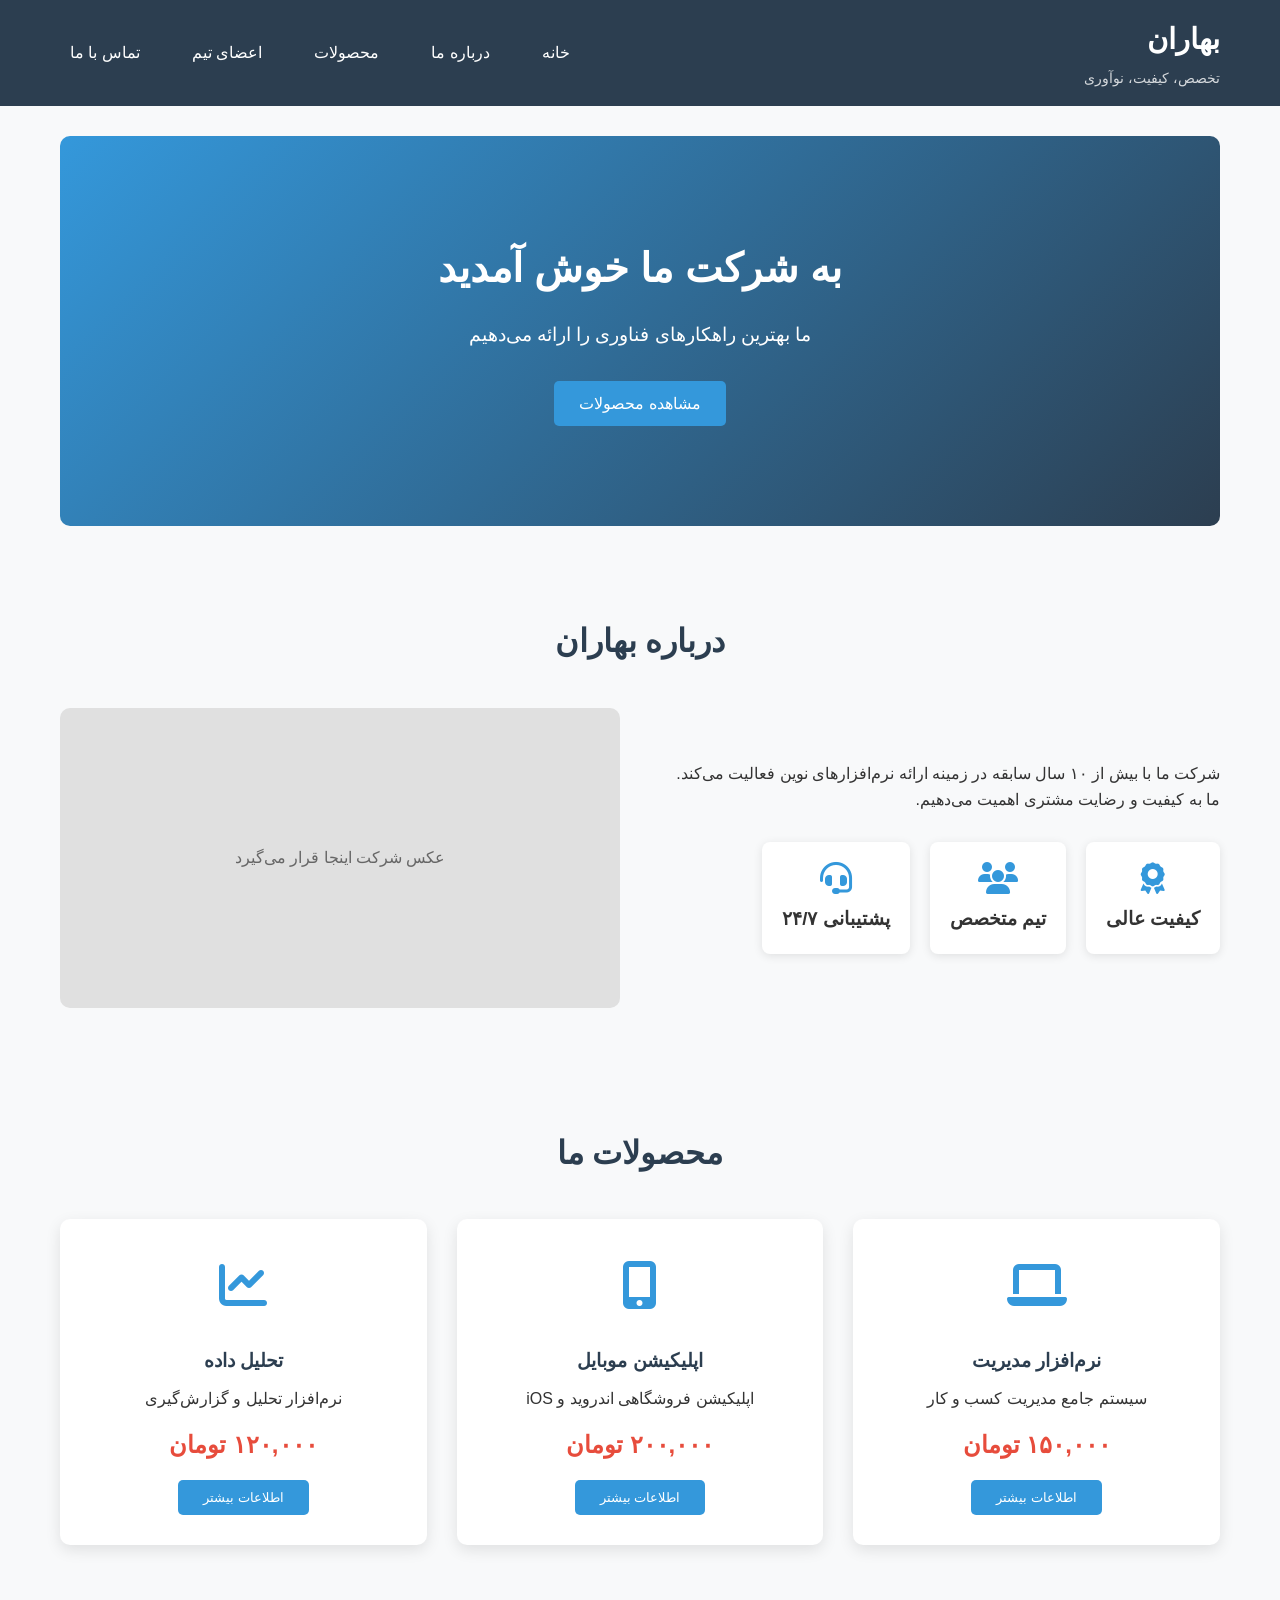
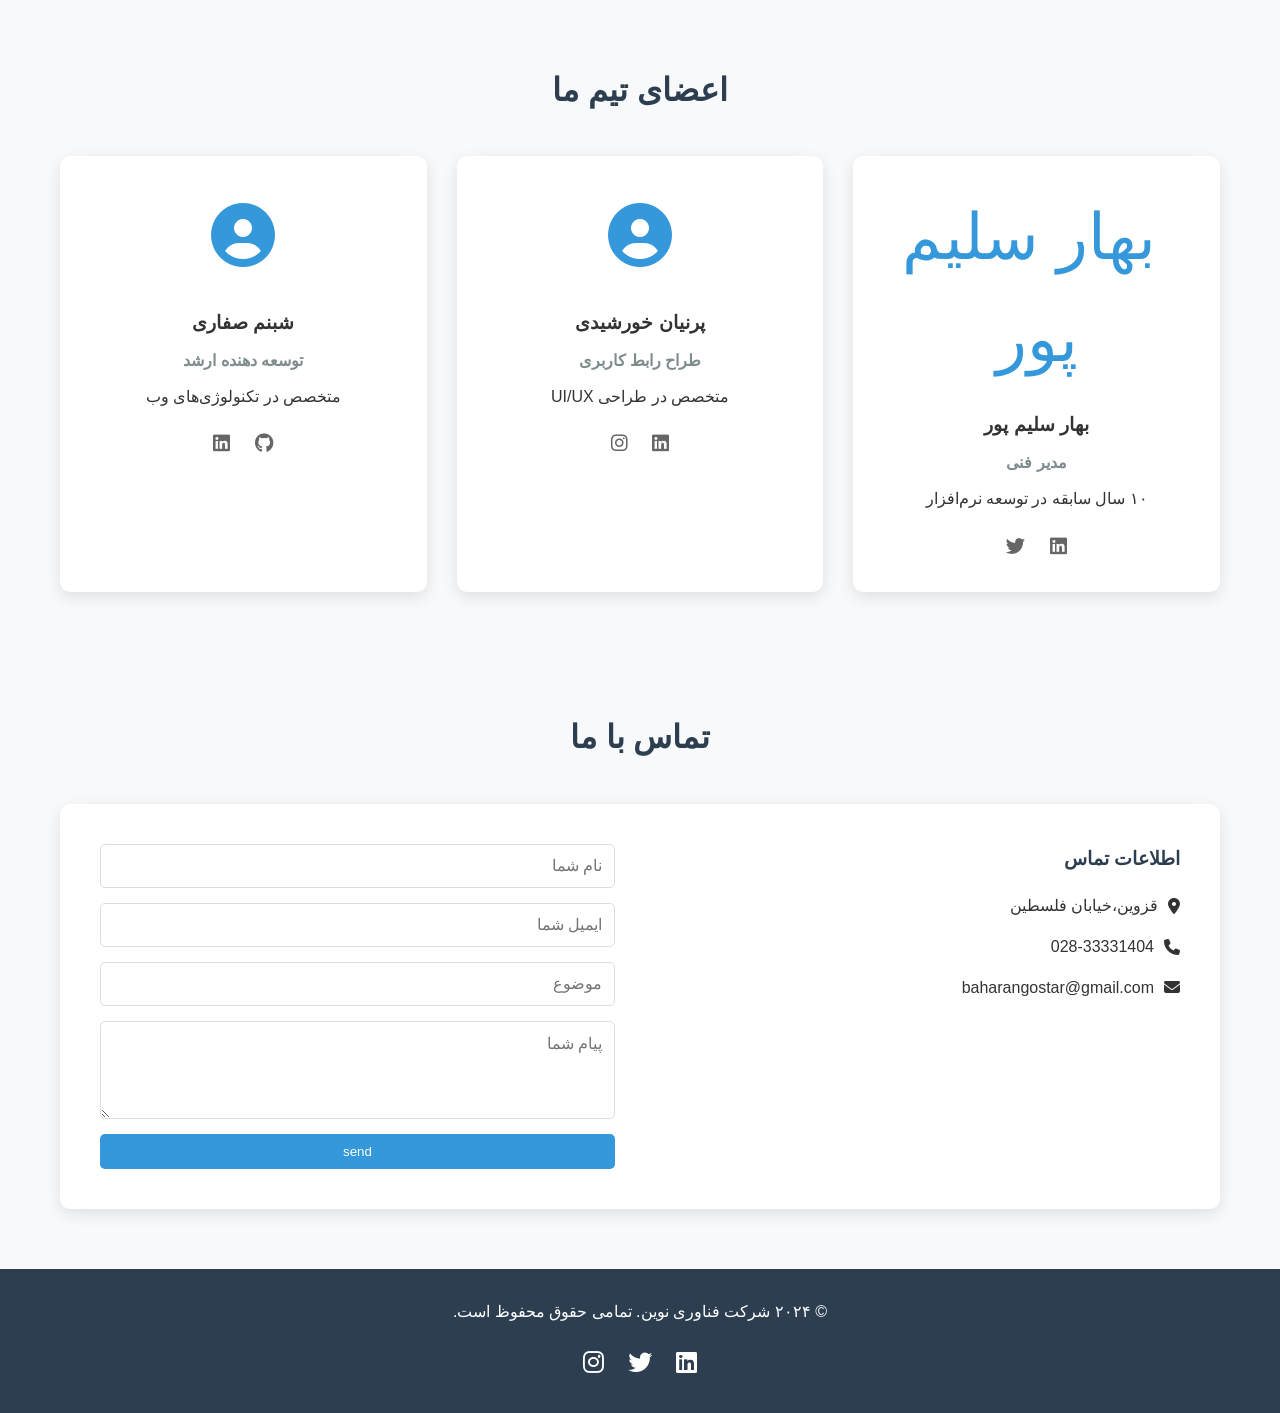
==== index.html @ c17a9bdd "u" ====
<!DOCTYPE html>
<html lang="fa" dir="rtl">
<head>
    <meta charset="UTF-8">
    <meta name="viewport" content="width=device-width, initial-scale=1.0">
    <title>شرکت نوین گستر بهاران</title>
    <link rel="stylesheet" href="style.css">
    <link rel="stylesheet" href="https://cdnjs.cloudflare.com/ajax/libs/font-awesome/6.4.0/css/all.min.css">
</head>
<body>
    <!-- هدر سایت -->
    <header>
        <div class="container">
            <div class="logo">
                <h1>بهاران</h1>
                <p>تخصص، کیفیت، نوآوری</p>
            </div>
            <nav>
                <ul>
                    <li><a href="#home">خانه</a></li>
                    <li><a href="#about">درباره ما</a></li>
                    <li><a href="#products">محصولات</a></li>
                    <li><a href="#team">اعضای تیم</a></li>
                    <li><a href="#contact">تماس با ما</a></li>
                </ul>
            </nav>
        </div>
    </header>

    <!-- بخش اصلی -->
    <main class="container">
        <!-- معرفی شرکت -->
        <section id="home" class="hero">
            <h2>به شرکت ما خوش آمدید</h2>
            <p>ما بهترین راهکارهای فناوری را ارائه می‌دهیم</p>
            <a href="#products" class="btn">مشاهده محصولات</a>
        </section>

        <!-- درباره شرکت -->
        <section id="about" class="section">
            <h2>درباره بهاران</h2>
            <div class="about-content">
                <div class="about-text">
                    <p>شرکت ما با بیش از ۱۰ سال سابقه در زمینه ارائه نرم‌افزارهای نوین فعالیت می‌کند. ما به کیفیت و رضایت مشتری اهمیت می‌دهیم.</p>
                    <div class="features">
                        <div class="feature">
                            <i class="fas fa-award"></i>
                            <h3>کیفیت عالی</h3>
                        </div>
                        <div class="feature">
                            <i class="fas fa-users"></i>
                            <h3>تیم متخصص</h3>
                        </div>
                        <div class="feature">
                            <i class="fas fa-headset"></i>
                            <h3>پشتیبانی ۲۴/۷</h3>
                        </div>
                    </div>
                </div>
                <div class="about-image">
                    <!-- اینجا می‌تونی عکس شرکت رو اضافه کنی -->
                    <div class="image-placeholder">
                        <p>عکس شرکت اینجا قرار می‌گیرد</p>
                    </div>
                </div>
            </div>
        </section>

        <!-- محصولات -->
        <section id="products" class="section">
            <h2>محصولات ما</h2>
            <div class="products-grid">
                <div class="product-card">
                    <div class="product-icon">
                        <i class="fas fa-laptop"></i>
                    </div>
                    <h3>نرم‌افزار مدیریت</h3>
                    <p>سیستم جامع مدیریت کسب و کار</p>
                    <div class="price">۱۵۰,۰۰۰ تومان</div>
                    <button class="btn">اطلاعات بیشتر</button>
                </div>

                <div class="product-card">
                    <div class="product-icon">
                        <i class="fas fa-mobile-alt"></i>
                    </div>
                    <h3>اپلیکیشن موبایل</h3>
                    <p>اپلیکیشن فروشگاهی اندروید و iOS</p>
                    <div class="price">۲۰۰,۰۰۰ تومان</div>
                    <button class="btn">اطلاعات بیشتر</button>
                </div>

                <div class="product-card">
                    <div class="product-icon">
                        <i class="fas fa-chart-line"></i>
                    </div>
                    <h3>تحلیل داده</h3>
                    <p>نرم‌افزار تحلیل و گزارش‌گیری</p>
                    <div class="price">۱۲۰,۰۰۰ تومان</div>
                    <button class="btn">اطلاعات بیشتر</button>
                </div>
            </div>
        </section>

        <!-- اعضای تیم -->
        <section id="team" class="section">
            <h2>اعضای تیم ما</h2>
            <div class="team-grid">
                <div class="team-member">
                    <div class="member-img">
                        <img src="https://img.filo.ir/16360179481759/filo_829_1024w.jpg" alt="بهار سلیم پور" width="180" 
                        height="180"
                        style="border-radius: 50%; object-fit: cover;">
                    </div>
                    <h3>بهار سلیم پور</h3>
                    <p class="role">مدیر فنی</p>
                    <p>۱۰ سال سابقه در توسعه نرم‌افزار</p>
                    <div class="social">
                        <a href="#"><i class="fab fa-linkedin"></i></a>
                        <a href="#"><i class="fab fa-twitter"></i></a>
                    </div>
                </div>

                <div class="team-member">
                    <div class="member-img">
                        <i class="fas fa-user-circle"></i>
                    </div>
                    <h3>پرنیان خورشیدی</h3>
                    <p class="role">طراح رابط کاربری</p>
                    <p>متخصص در طراحی UI/UX</p>
                    <div class="social">
                        <a href="#"><i class="fab fa-linkedin"></i></a>
                        <a href="#"><i class="fab fa-instagram"></i></a>
                    </div>
                </div>

                <div class="team-member">
                    <div class="member-img">
                        <i class="fas fa-user-circle"></i>
                    </div>
                    <h3>شبنم صفاری</h3>
                    <p class="role">توسعه دهنده ارشد</p>
                    <p>متخصص در تکنولوژی‌های وب</p>
                    <div class="social">
                        <a href="#"><i class="fab fa-github"></i></a>
                        <a href="#"><i class="fab fa-linkedin"></i></a>
                    </div>
                </div>
            </div>
        </section>

        <!-- تماس با ما -->
        <section id="contact" class="section">
            <h2>تماس با ما</h2>
            <div class="contact-container">
                <div class="contact-info">
                    <h3>اطلاعات تماس</h3>
                    <p><i class="fas fa-map-marker-alt"></i> قزوین،خیابان فلسطین</p>
                    <p><i class="fas fa-phone"></i> 028-33331404</p>
                    <p><i class="fas fa-envelope"></i> baharangostar@gmail.com</p>
                </div>
                <form class="contact-form">
                    <input type="text" placeholder="نام شما" required>
                    <input type="email" placeholder="ایمیل شما" required>
                    <input type="text" placeholder="موضوع">
                    <textarea placeholder="پیام شما" rows="4"></textarea>
                    <button type="submit" class="btn">send</button>
                </form>
            </div>
        </section>
    </main>

    <!-- فوتر -->
    <footer>
        <div class="container">
            <p>© ۲۰۲۴ شرکت فناوری نوین. تمامی حقوق محفوظ است.</p>
            <div class="footer-links">
                <a href="#"><i class="fab fa-linkedin"></i></a>
                <a href="#"><i class="fab fa-twitter"></i></a>
                <a href="#"><i class="fab fa-instagram"></i></a>
            </div>
        </div>
    </footer>
</body>
</html>
---- style.css ----
/* تنظیمات کلی */
* {
    margin: 0;
    padding: 0;
    box-sizing: border-box;
}

/* در ابتدای فایل CSS این رو اضافه کن: */
:root {
    --primary-color: #3498db;      /* رنگ اصلی (آبی) */
    --secondary-color: #2c3e50;    /* رنگ ثانویه (آبی تیره) */
    --accent-color: #e74c3c;       /* رنگ تأکیدی (قرمز) */
    --text-color: #333333;         /* رنگ متن اصلی */
    --light-color: #f8f9fa;        /* رنگ پس زمینه روشن */
}

@import url('https://fonts.googleapis.com/css2?family=Vazirmatn:wght@400;500;700&display=swap');

body {
    font-family: 'Segoe UI', Tahoma, Geneva,B Nazanin, Verdana, sans-serif;
    line-height: 1.6;
    color: #333;
    background-color: #f8f9fa;
    direction: rtl;
}

.container {
    max-width: 1200px;
    margin: 0 auto;
    padding: 0 20px;
}

/* هدر */
header {
    background-color: #2c3e50;
    color: white;
    padding: 1rem 0;
    position: sticky;
    top: 0;
    z-index: 1000;
}

header .container {
    display: flex;
    justify-content: space-between;
    align-items: center;
}

.logo h1 {
    font-size: 1.8rem;
    margin-bottom: 5px;
}

.logo p {
    font-size: 0.9rem;
    opacity: 0.8;
}

nav ul {
    display: flex;
    list-style: none;
    gap: 2rem;
}

nav a {
    color: white;
    text-decoration: none;
    padding: 5px 10px;
    border-radius: 4px;
    transition: background 0.3s;
}

nav a:hover {
    background-color: #34495e;
}

/* دکمه */
.btn {
    display: inline-block;
    background-color: #3498db;
    color: white;
    padding: 10px 25px;
    text-decoration: none;
    border-radius: 5px;
    border: none;
    cursor: pointer;
    transition: background 0.3s;
}

.btn:hover {
    background-color: #2980b9;
}

/* بخش‌ها */
.section {
    padding: 60px 0;
}

.section h2 {
    text-align: center;
    margin-bottom: 40px;
    color: #2c3e50;
    font-size: 2rem;
}

/* بخش هیرو */
.hero {
    background: linear-gradient(135deg, #3498db, #2c3e50);
    color: white;
    text-align: center;
    padding: 100px 20px;
    border-radius: 10px;
    margin: 30px 0;
}

.hero h2 {
    font-size: 2.5rem;
    margin-bottom: 20px;
}

.hero p {
    font-size: 1.2rem;
    margin-bottom: 30px;
}

/* درباره ما */
.about-content {
    display: flex;
    gap: 40px;
    align-items: center;
}

.about-text {
    flex: 1;
}

.about-image {
    flex: 1;
}

.image-placeholder {
    background: #e0e0e0;
    height: 300px;
    display: flex;
    align-items: center;
    justify-content: center;
    border-radius: 10px;
    color: #666;
}

.features {
    display: flex;
    gap: 20px;
    margin-top: 30px;
}

.feature {
    text-align: center;
    padding: 20px;
    background: white;
    border-radius: 8px;
    box-shadow: 0 2px 10px rgba(0,0,0,0.1);
}

.feature i {
    font-size: 2rem;
    color: #3498db;
    margin-bottom: 10px;
}

/* محصولات */
.products-grid {
    display: grid;
    grid-template-columns: repeat(auto-fit, minmax(300px, 1fr));
    gap: 30px;
}

.product-card {
    background: white;
    padding: 30px;
    border-radius: 10px;
    text-align: center;
    box-shadow: 0 5px 15px rgba(0,0,0,0.1);
    transition: transform 0.3s;
}

.product-card:hover {
    transform: translateY(-5px);
}

.product-icon {
    font-size: 3rem;
    color: #3498db;
    margin-bottom: 20px;
}

.product-card h3 {
    margin-bottom: 10px;
    color: #2c3e50;
}

.price {
    font-size: 1.5rem;
    color: #e74c3c;
    margin: 15px 0;
    font-weight: bold;
}

/* تیم */
.team-grid {
    display: grid;
    grid-template-columns: repeat(auto-fit, minmax(280px, 1fr));
    gap: 30px;
}

.team-member {
    background: white;
    padding: 30px;
    border-radius: 10px;
    text-align: center;
    box-shadow: 0 5px 15px rgba(0,0,0,0.1);
}

.member-img {
    font-size: 4rem;
    color: #3498db;
    margin-bottom: 20px;
}

.role {
    color: #7f8c8d;
    font-weight: 600;
    margin: 10px 0;
}

.social {
    margin-top: 20px;
}

.social a {
    color: #666;
    font-size: 1.2rem;
    margin: 0 10px;
    transition: color 0.3s;
}

.social a:hover {
    color: #3498db;
}

/* تماس با ما */
.contact-container {
    display: flex;
    gap: 50px;
    background: white;
    padding: 40px;
    border-radius: 10px;
    box-shadow: 0 5px 15px rgba(0,0,0,0.1);
}

.contact-info {
    flex: 1;
}

.contact-info h3 {
    margin-bottom: 20px;
    color: #2c3e50;
}

.contact-info p {
    margin-bottom: 15px;
    display: flex;
    align-items: center;
    gap: 10px;
}

.contact-form {
    flex: 1;
    display: flex;
    flex-direction: column;
    gap: 15px;
}

.contact-form input,
.contact-form textarea {
    padding: 12px;
    border: 1px solid #ddd;
    border-radius: 5px;
    font-family: inherit;
    font-size: 1rem;
}

.contact-form textarea {
    resize: vertical;
}

/* فوتر */
footer {
    background-color: #2c3e50;
    color: white;
    padding: 30px 0;
    text-align: center;
}

.footer-links {
    margin-top: 20px;
}

.footer-links a {
    color: white;
    font-size: 1.5rem;
    margin: 0 10px;
    transition: color 0.3s;
}

.footer-links a:hover {
    color: #3498db;
}

/* ریسپانسیو */
@media (max-width: 768px) {
    header .container {
        flex-direction: column;
        text-align: center;
    }
    
    nav ul {
        margin-top: 20px;
        flex-wrap: wrap;
        justify-content: center;
    }
    
    .about-content,
    .contact-container {
        flex-direction: column;
    }
    
    .features {
        flex-direction: column;
    }
    
    .hero h2 {
        font-size: 2rem;
    }
}
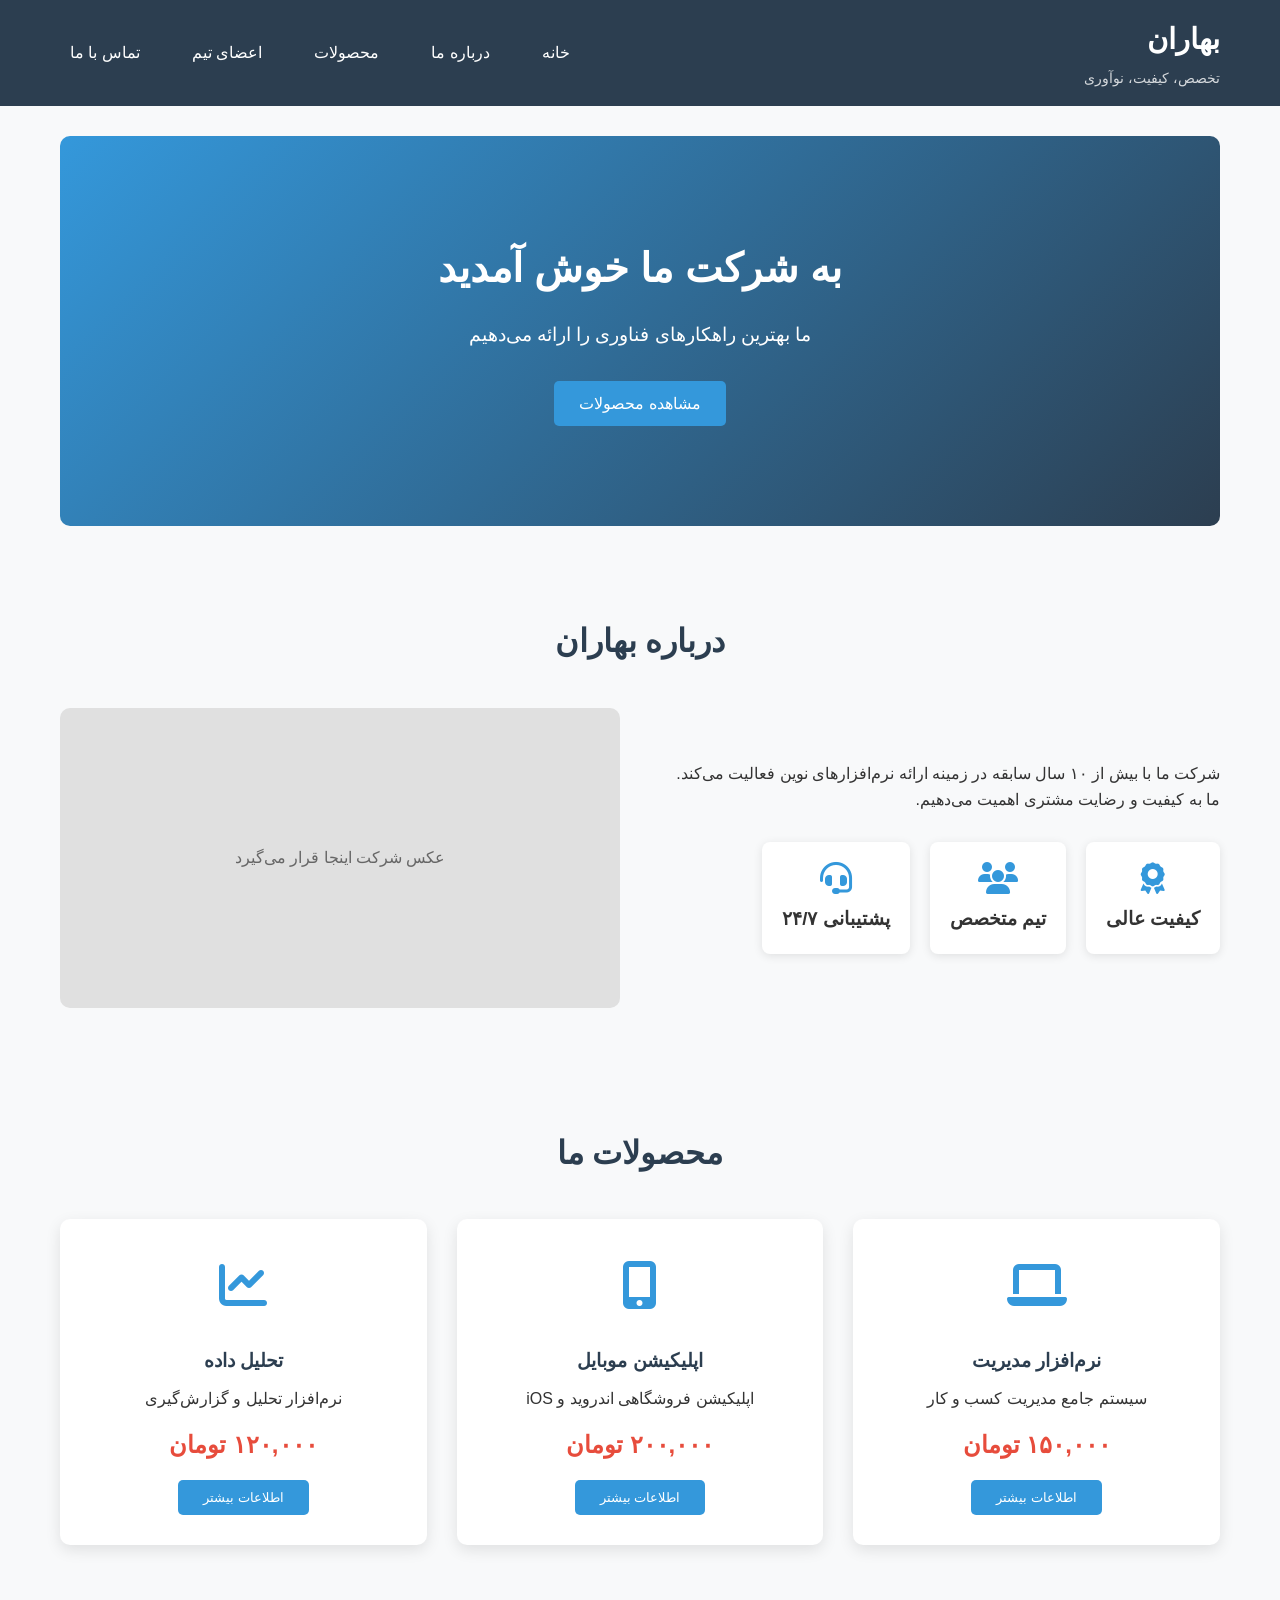
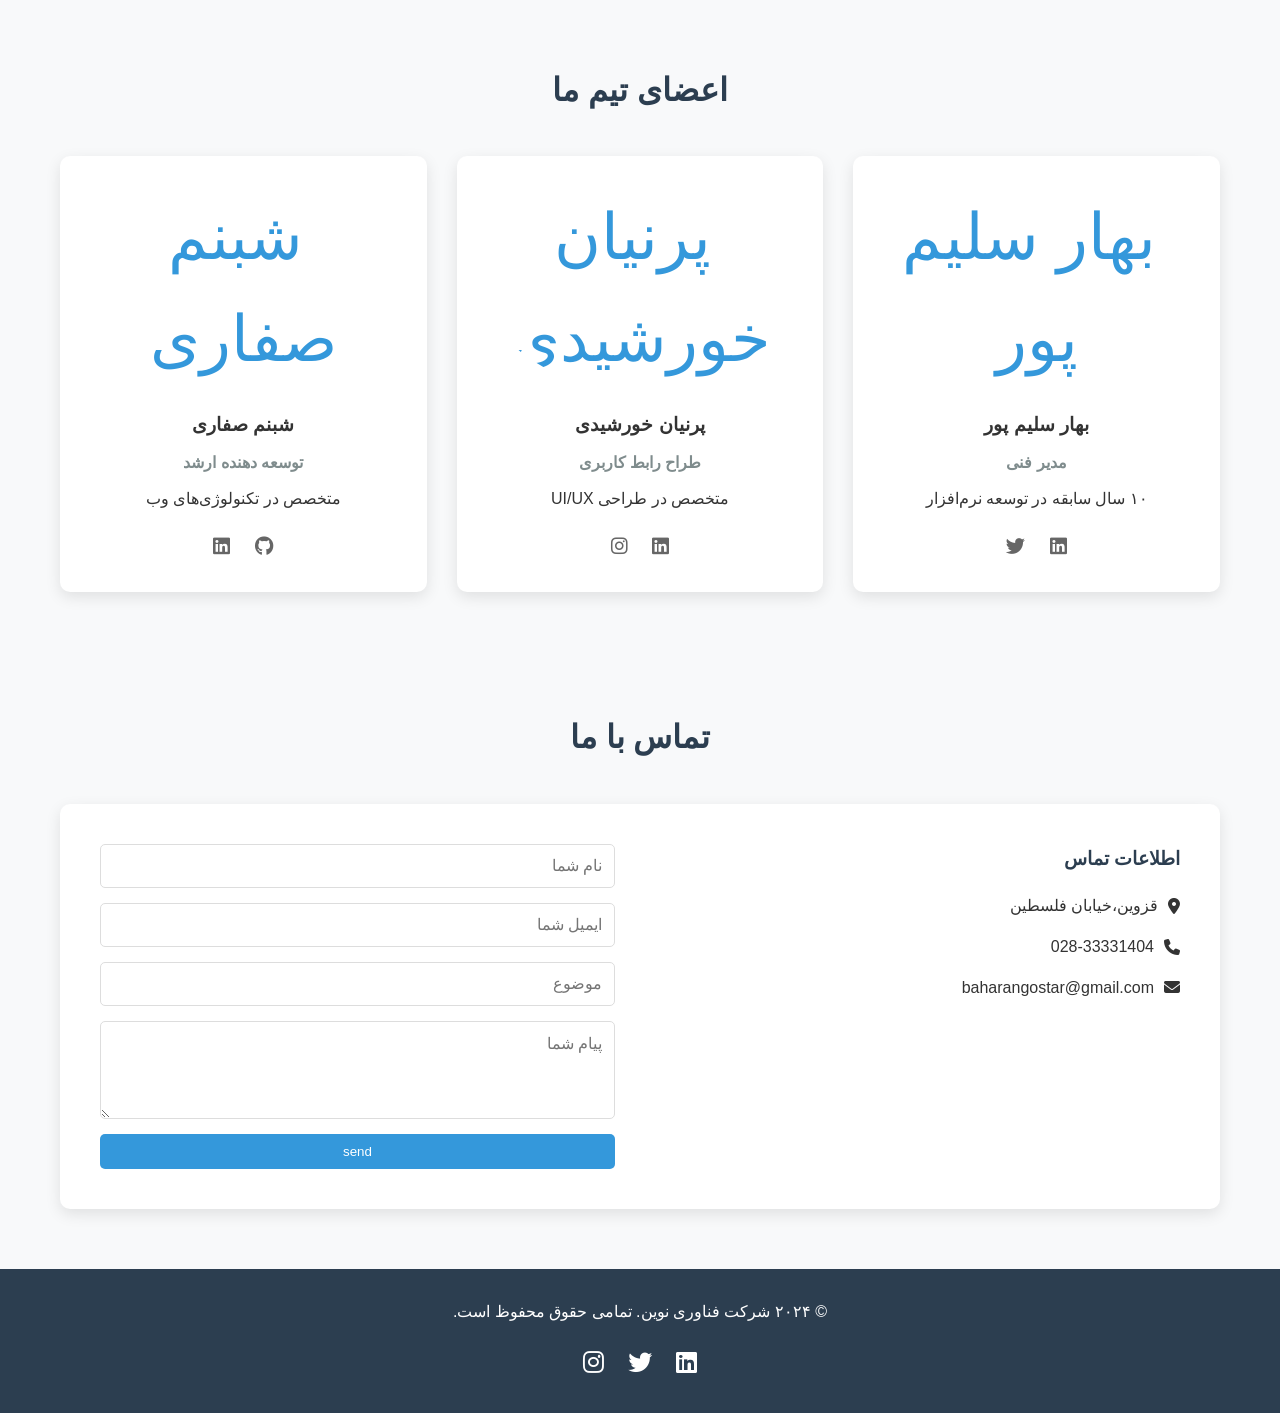
==== commit 445a0141: "u" ====
--- a/index.html
+++ b/index.html
@@ -123,7 +123,9 @@
 
                 <div class="team-member">
                     <div class="member-img">
-                        <i class="fas fa-user-circle"></i>
+                        <img src="https://www.jowhareh.com/images/Jowhareh/galleries/large_6729b460-f41b-4228-a297-d6e7701aa4cd.webp" alt="پرنیان خورشیدی" width="180" 
+                        height="180"
+                        style="border-radius: 50%; object-fit: cover;">
                     </div>
                     <h3>پرنیان خورشیدی</h3>
                     <p class="role">طراح رابط کاربری</p>
@@ -136,7 +138,9 @@
 
                 <div class="team-member">
                     <div class="member-img">
-                        <i class="fas fa-user-circle"></i>
+                        <img src="https://irpik.com/wp-content/uploads/2023/11/collection-designer-work-Top.jpg" alt="شبنم صفاری" width="180" 
+                        height="180"
+                        style="border-radius: 50%; object-fit: cover;">
                     </div>
                     <h3>شبنم صفاری</h3>
                     <p class="role">توسعه دهنده ارشد</p>
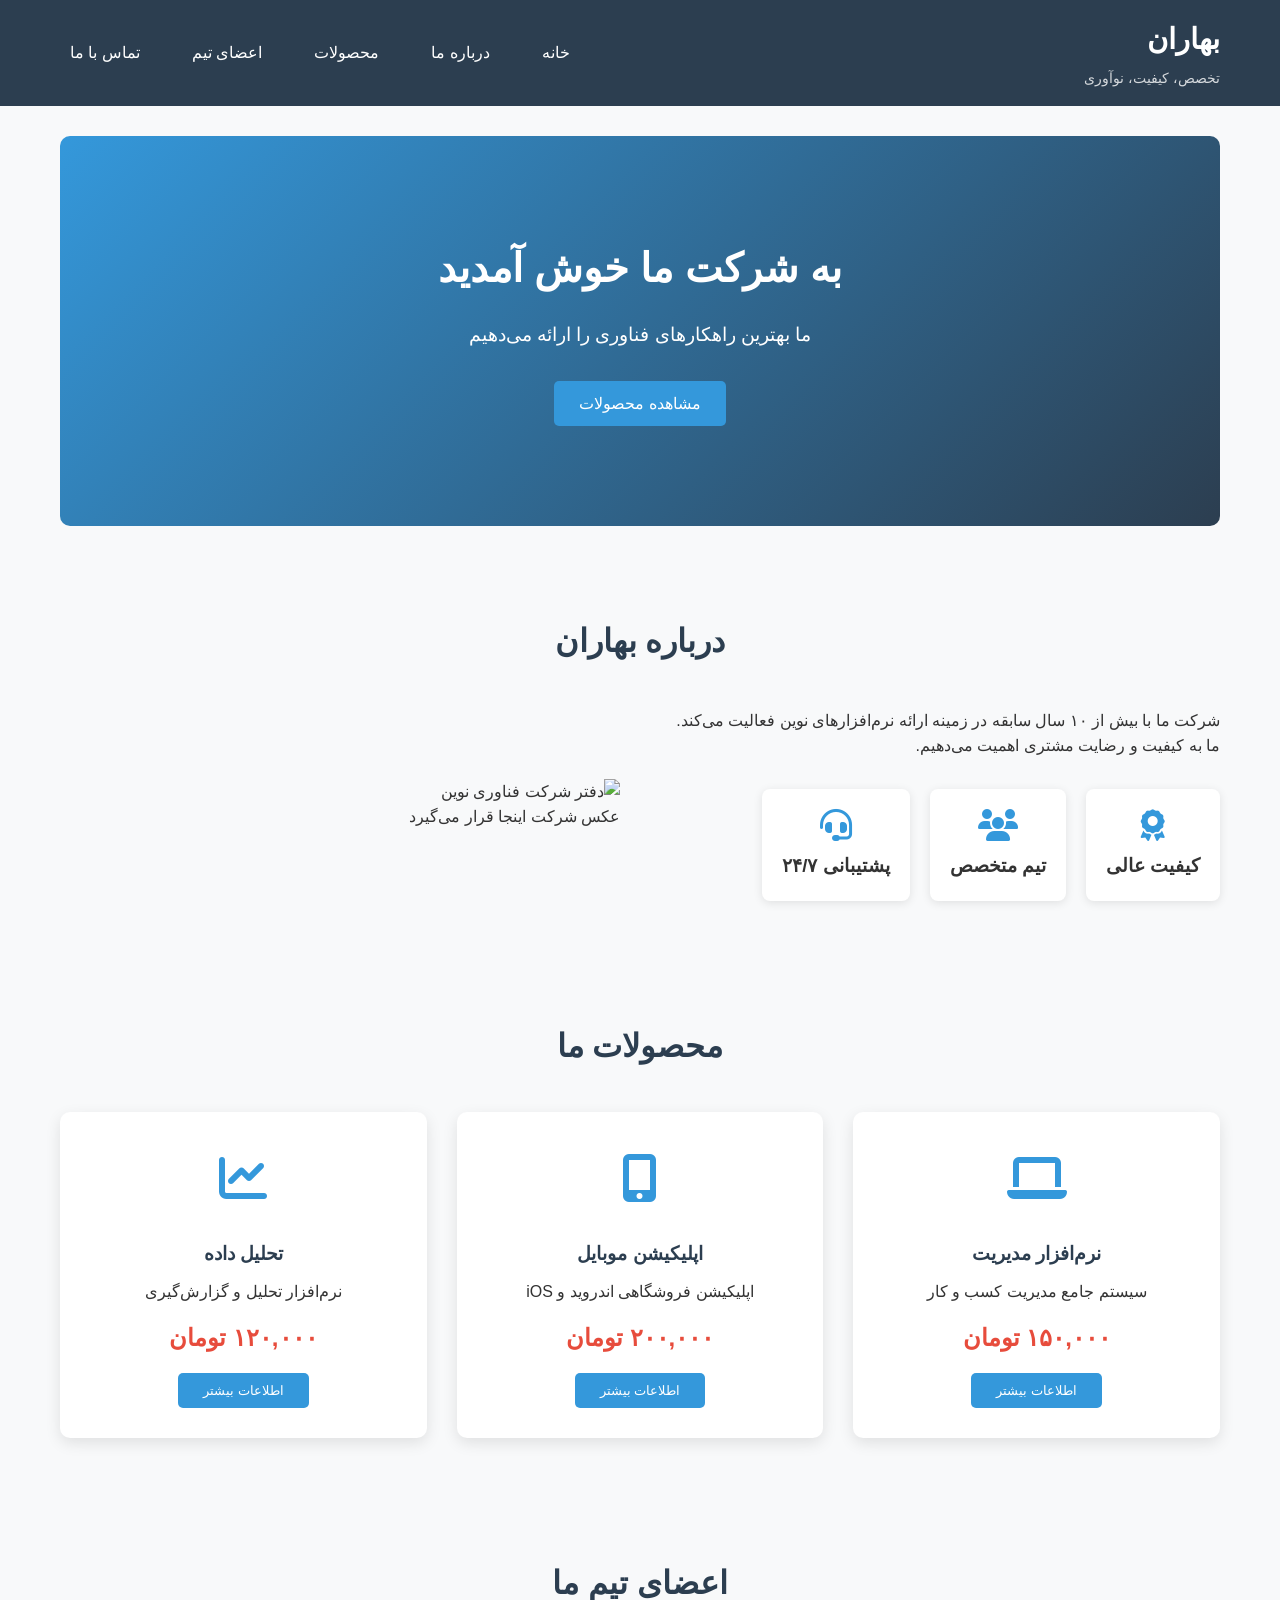
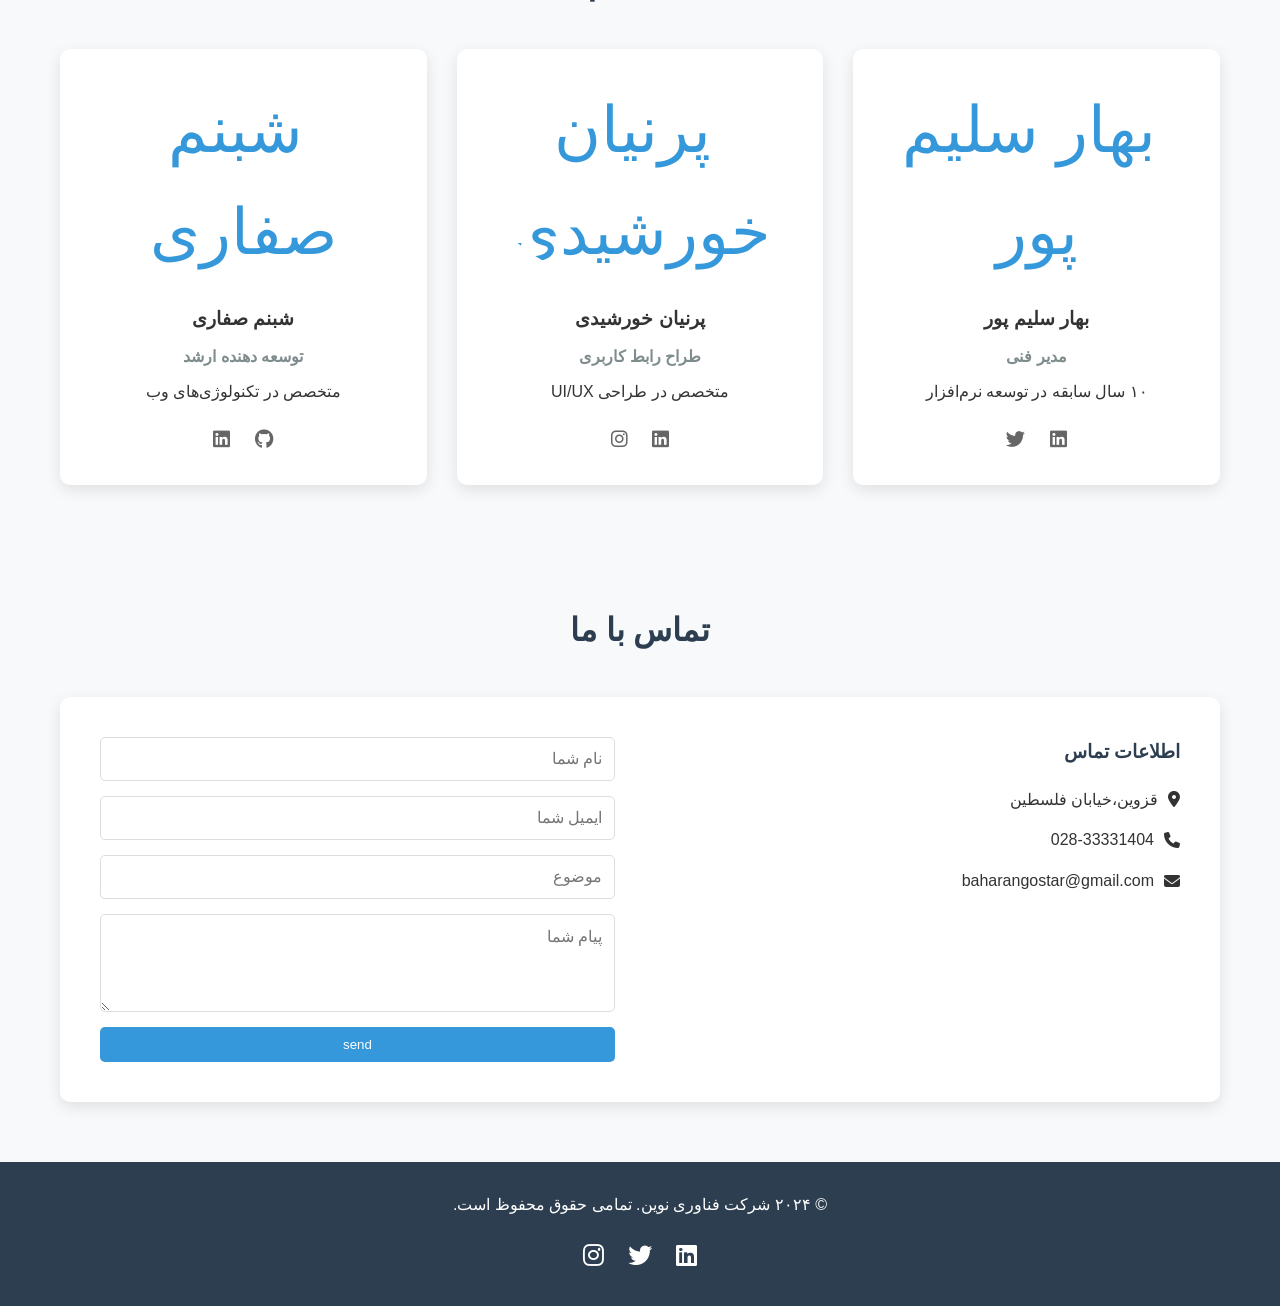
==== commit 990f259a: "u" ====
--- a/index.html
+++ b/index.html
@@ -59,7 +59,9 @@
                 </div>
                 <div class="about-image">
                     <!-- اینجا می‌تونی عکس شرکت رو اضافه کنی -->
-                    <div class="image-placeholder">
+                    <img src="https://files.virgool.io/upload/users/1707666/posts/tynm0syonqti/mkncf71oxpqk.jpeg" 
+                            alt="دفتر شرکت فناوری نوین"
+                            class="company-photo">
                         <p>عکس شرکت اینجا قرار می‌گیرد</p>
                     </div>
                 </div>
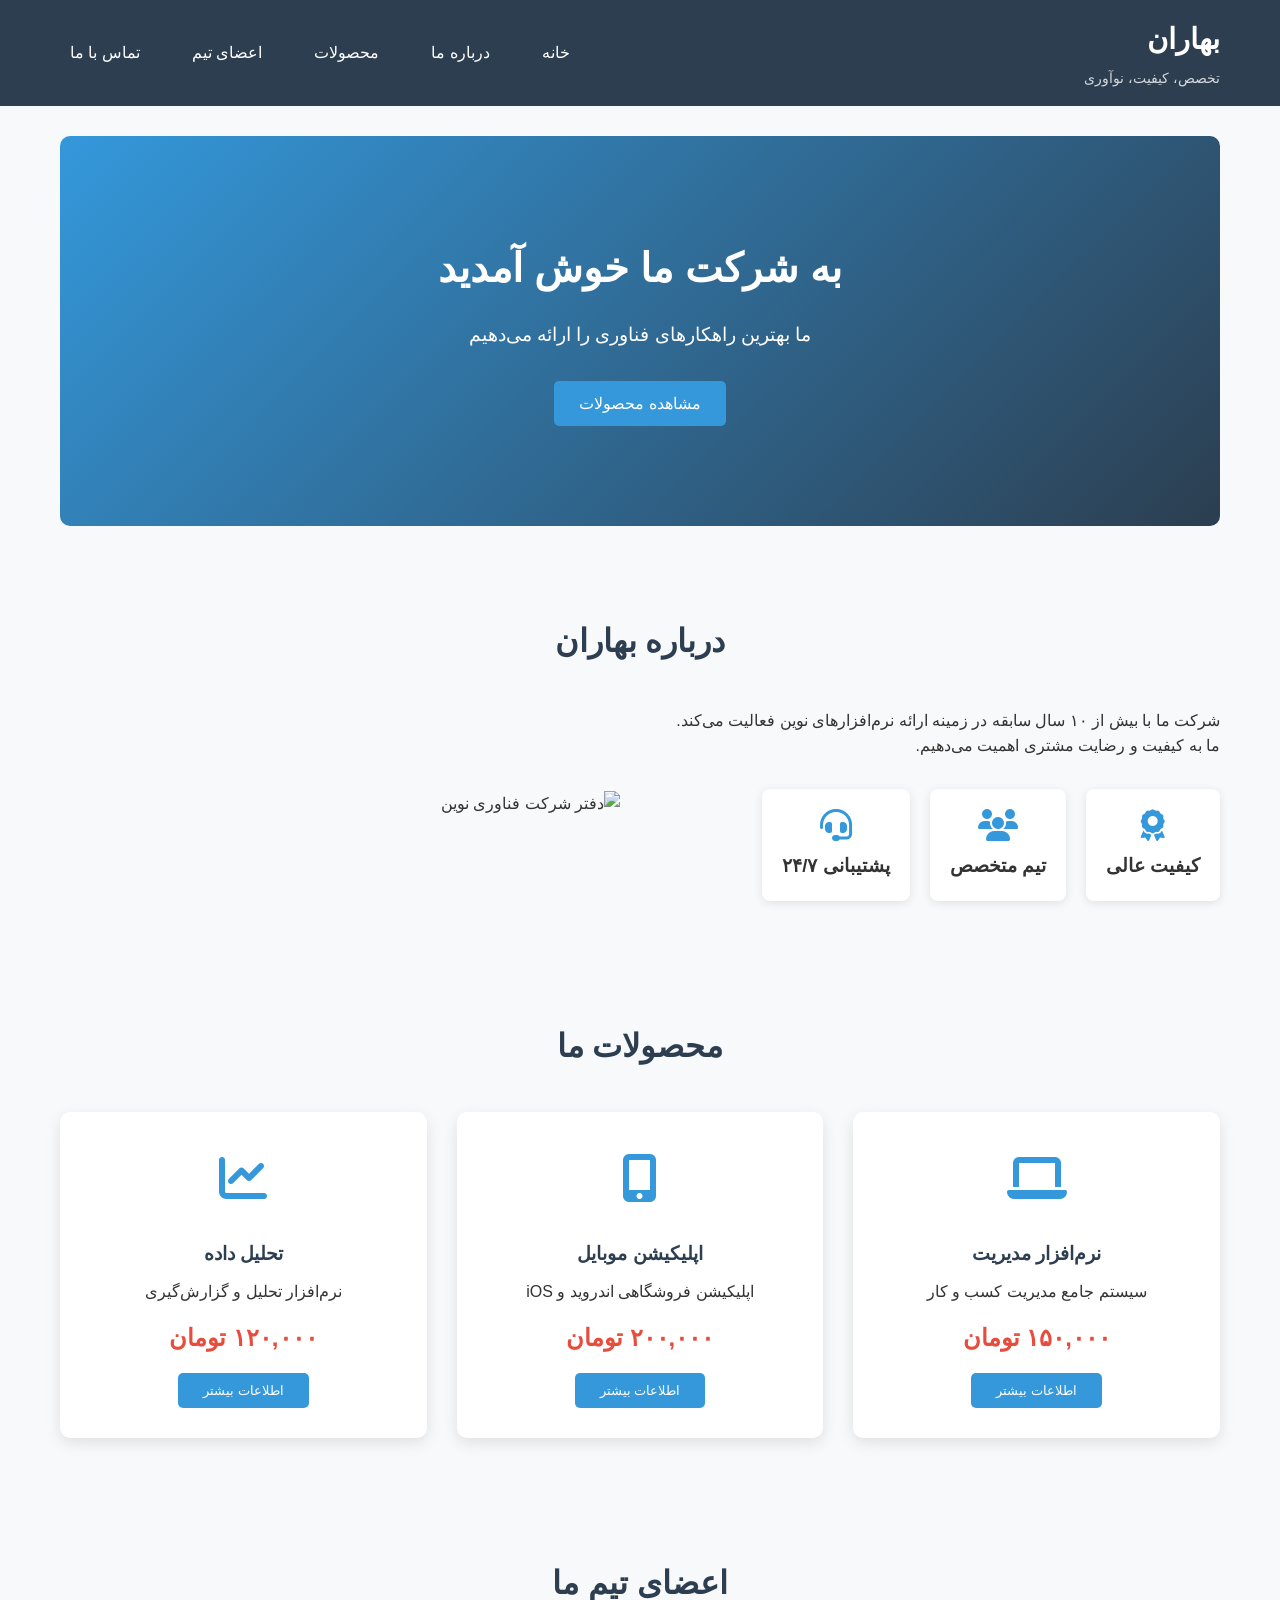
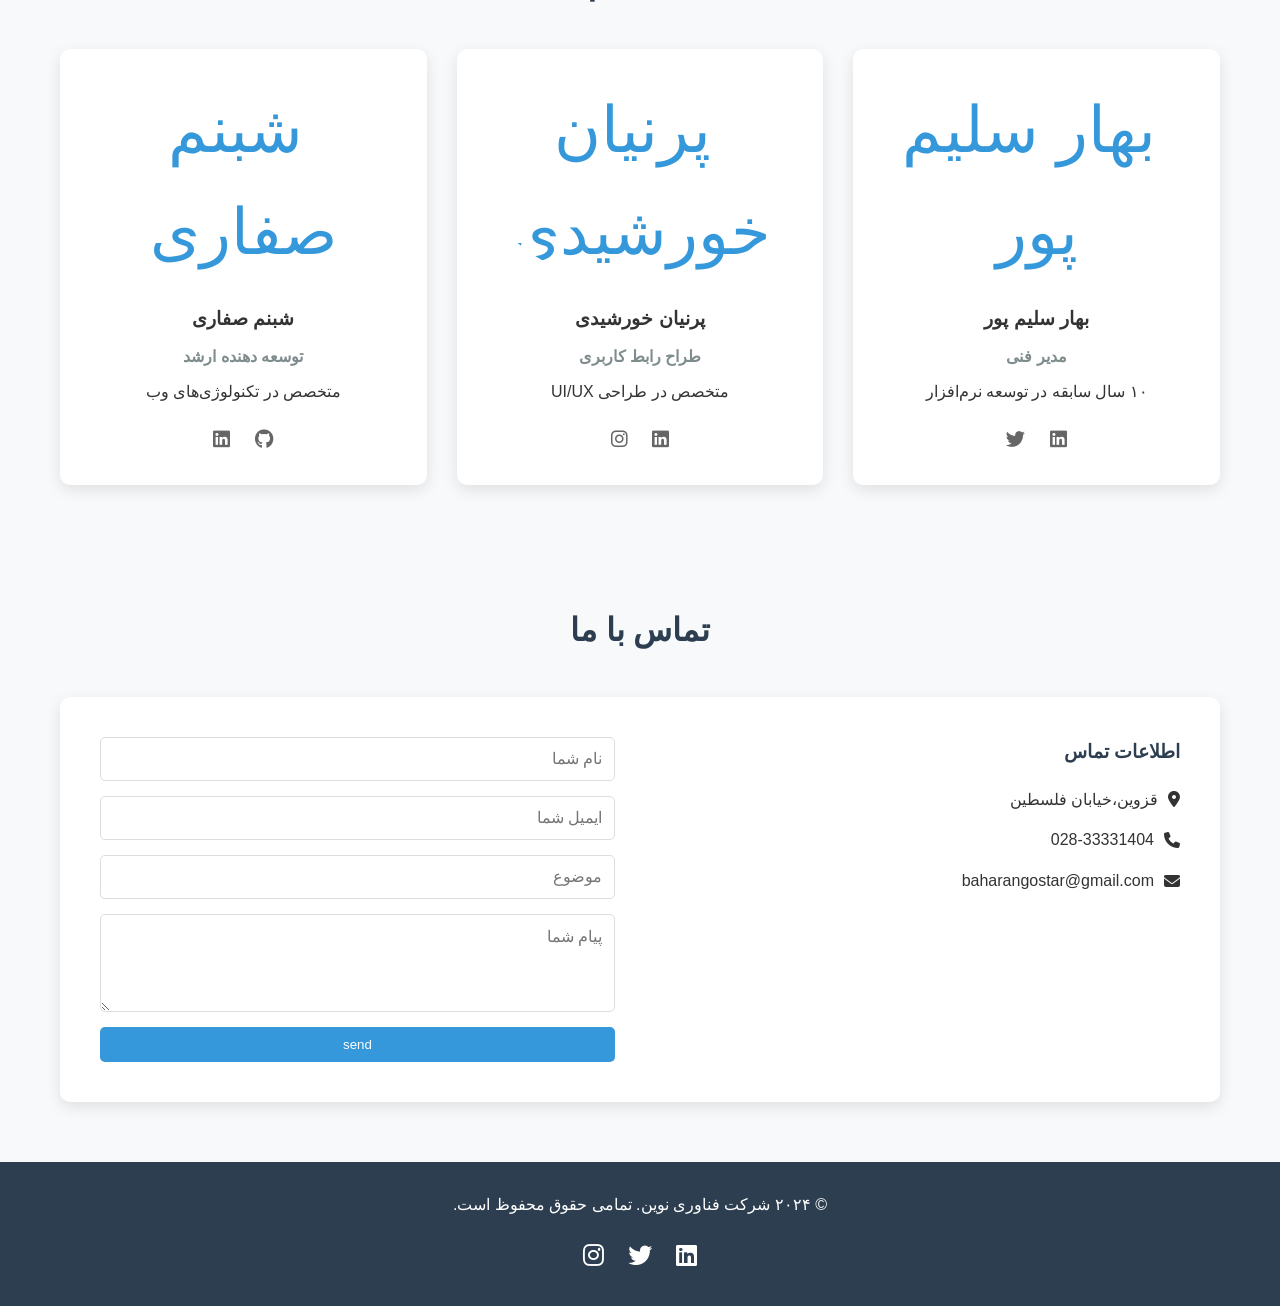
==== commit 9f2409dd: "u" ====
--- a/index.html
+++ b/index.html
@@ -62,7 +62,6 @@
                     <img src="https://files.virgool.io/upload/users/1707666/posts/tynm0syonqti/mkncf71oxpqk.jpeg" 
                             alt="دفتر شرکت فناوری نوین"
                             class="company-photo">
-                        <p>عکس شرکت اینجا قرار می‌گیرد</p>
                     </div>
                 </div>
             </div>
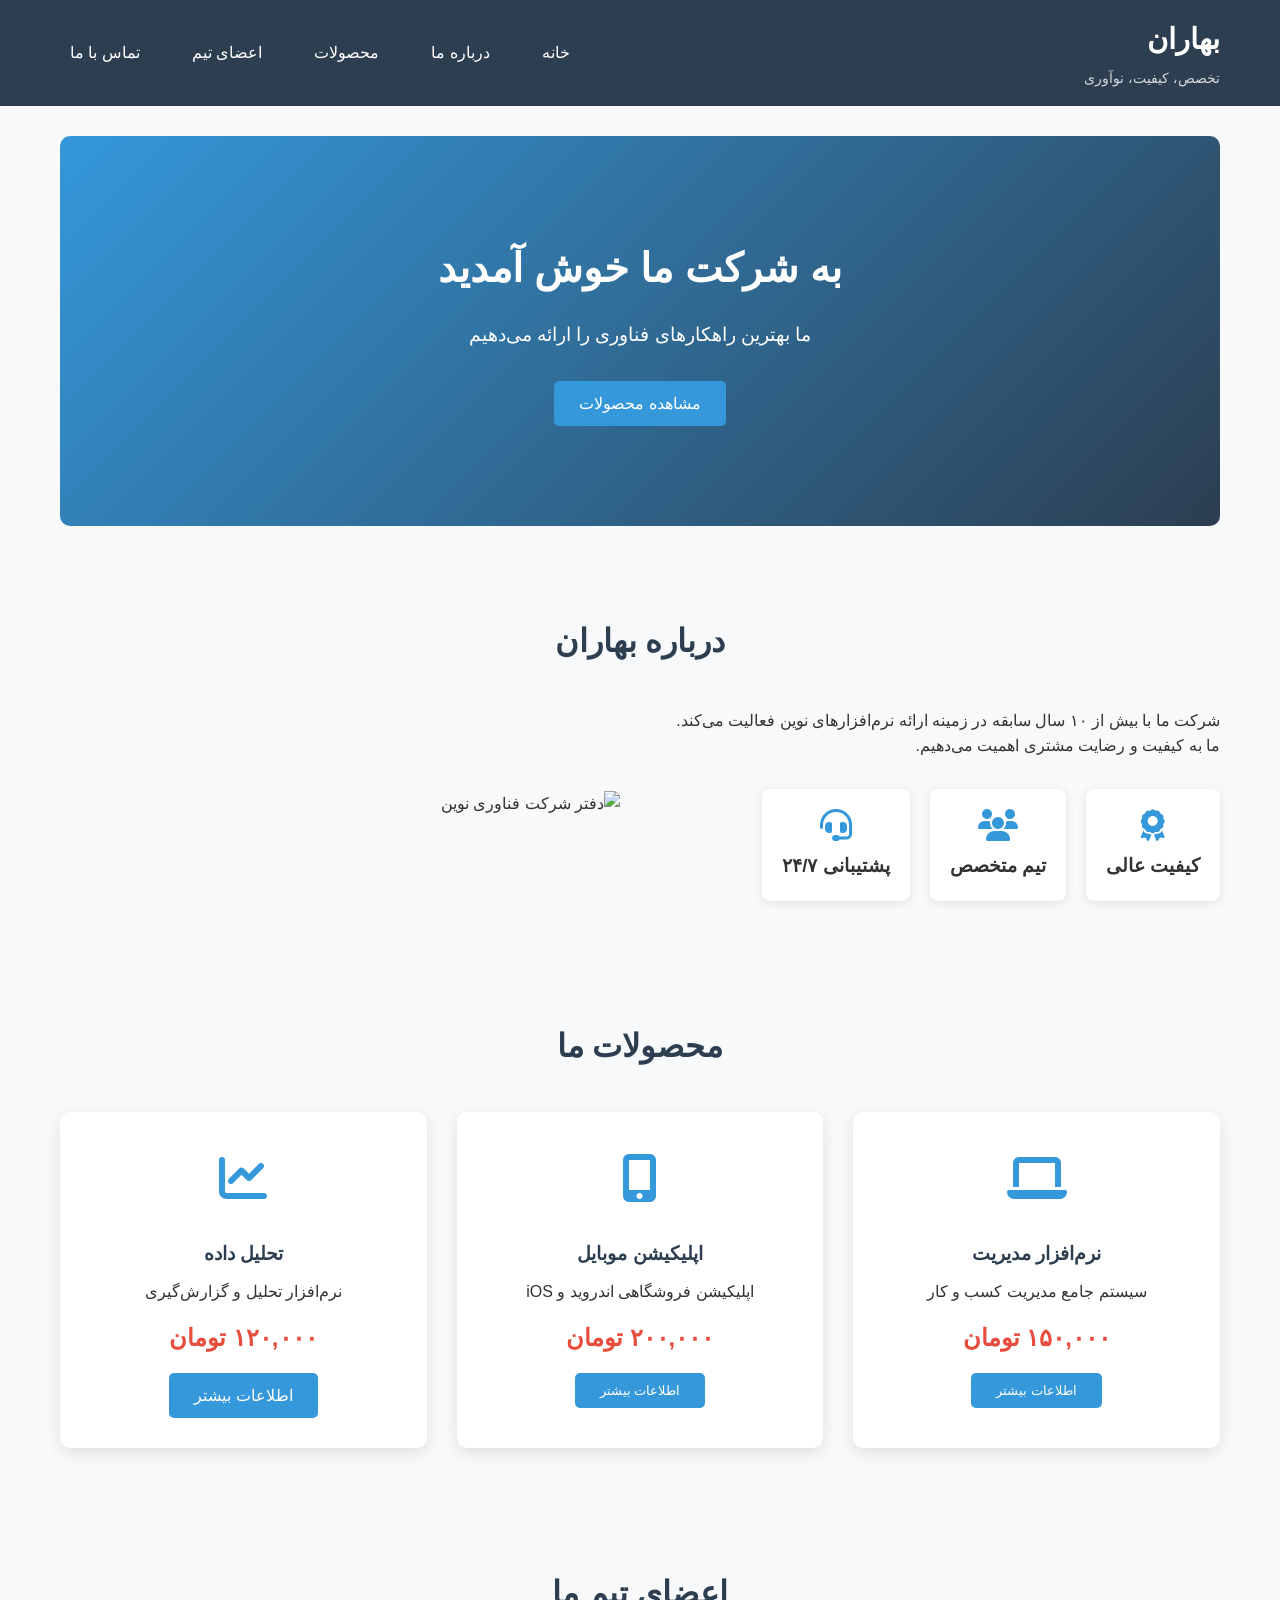
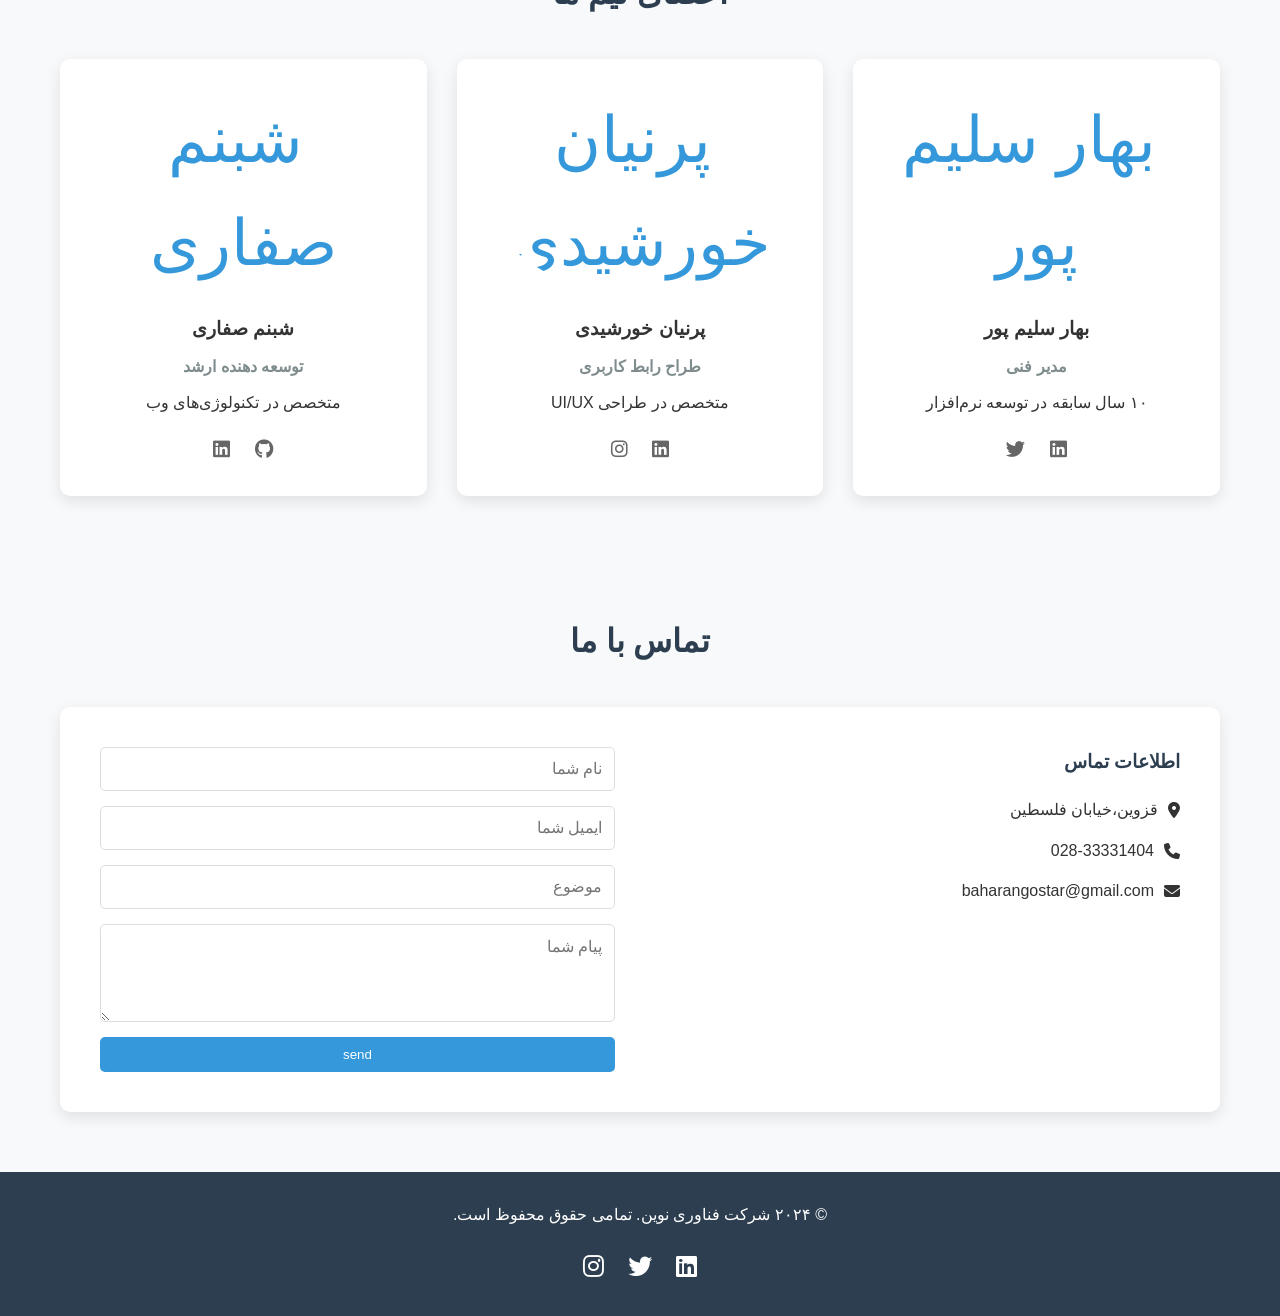
==== commit 1e670cc9: "u" ====
--- a/index.html
+++ b/index.html
@@ -61,7 +61,8 @@
                     <!-- اینجا می‌تونی عکس شرکت رو اضافه کنی -->
                     <img src="https://files.virgool.io/upload/users/1707666/posts/tynm0syonqti/mkncf71oxpqk.jpeg" 
                             alt="دفتر شرکت فناوری نوین"
-                            class="company-photo">
+                            class="company-photo"
+                            border-radius: 40% 60% 60% 40%>
                     </div>
                 </div>
             </div>
@@ -98,7 +99,7 @@
                     <h3>تحلیل داده</h3>
                     <p>نرم‌افزار تحلیل و گزارش‌گیری</p>
                     <div class="price">۱۲۰,۰۰۰ تومان</div>
-                    <button class="btn">اطلاعات بیشتر</button>
+                    <a href="products/product1.html" class="btn">اطلاعات بیشتر</a>
                 </div>
             </div>
         </section>
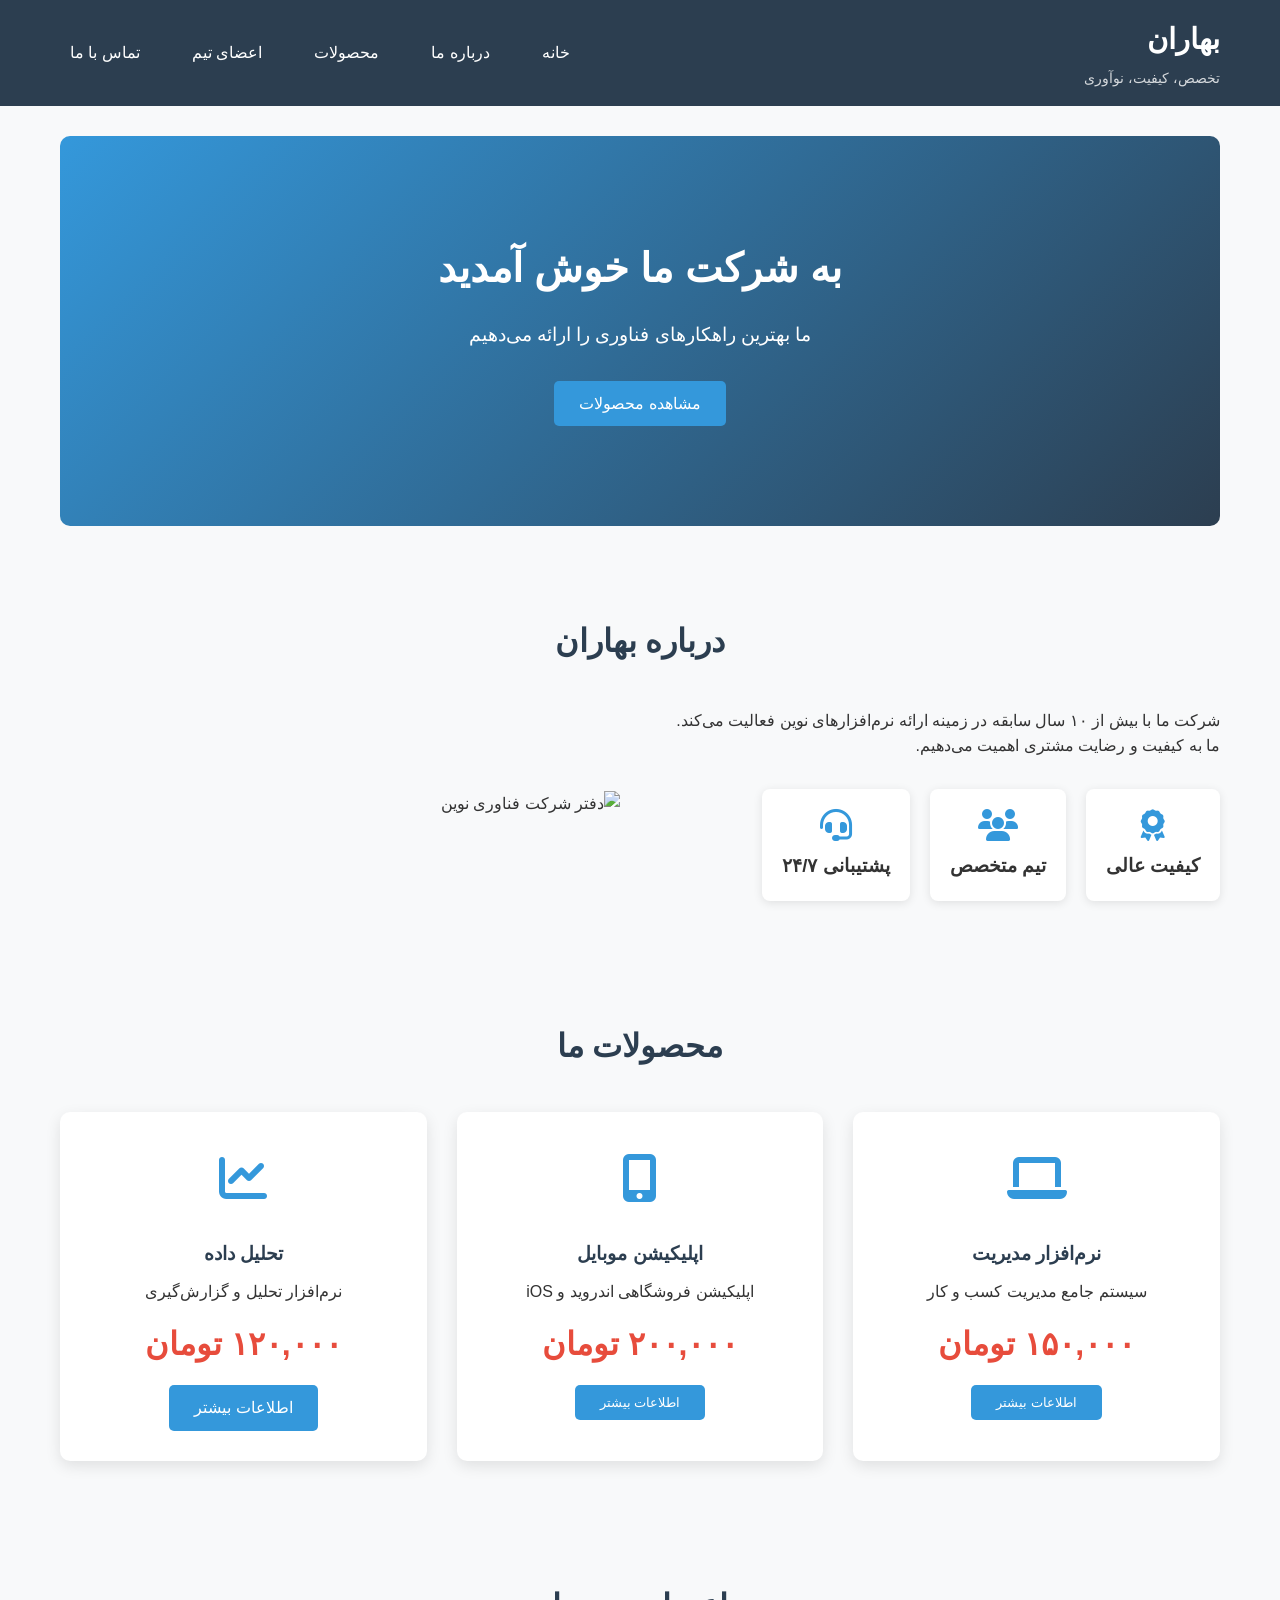
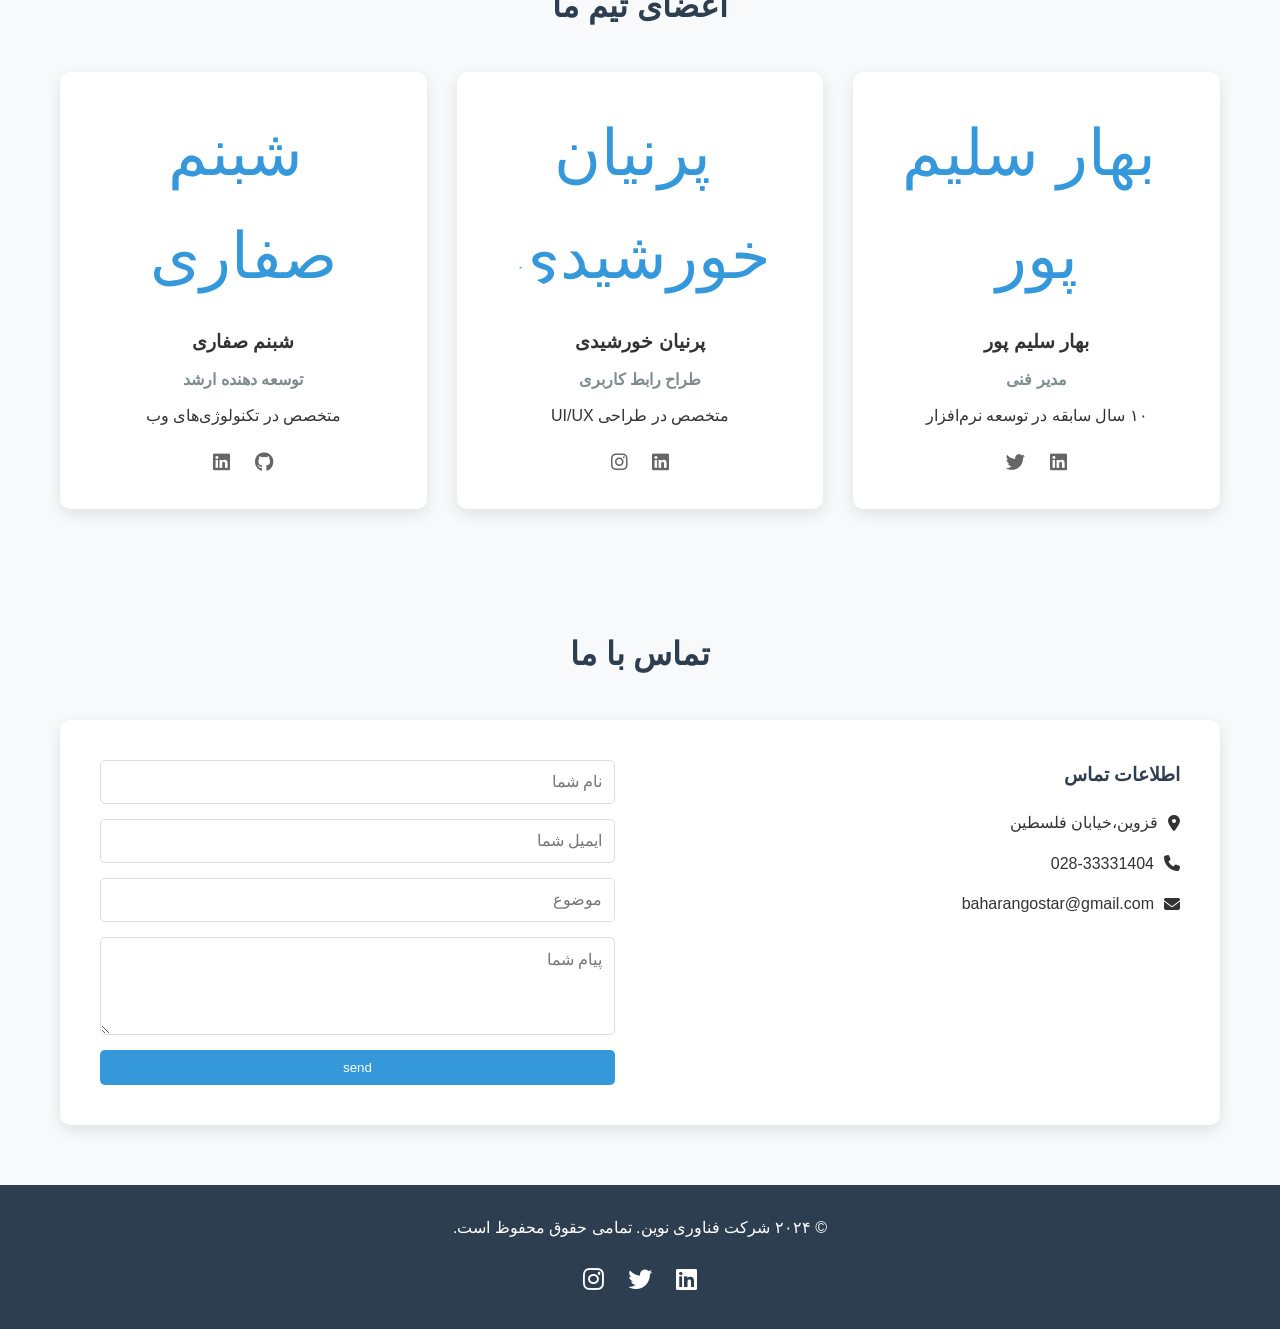
==== commit 3126004e: "u" ====
--- a/index.html
+++ b/index.html
@@ -99,7 +99,7 @@
                     <h3>تحلیل داده</h3>
                     <p>نرم‌افزار تحلیل و گزارش‌گیری</p>
                     <div class="price">۱۲۰,۰۰۰ تومان</div>
-                    <a href="products/product1.html" class="btn">اطلاعات بیشتر</a>
+                    <a href="product1.html" class="btn">اطلاعات بیشتر</a>
                 </div>
             </div>
         </section>
--- a/style.css
+++ b/style.css
@@ -342,4 +342,231 @@
     .hero h2 {
         font-size: 2rem;
     }
+}
+
+/* استایل‌های صفحات داخلی */
+
+/* دکمه برگشت */
+.back-btn {
+    display: inline-flex;
+    align-items: center;
+    gap: 8px;
+    color: #3498db;
+    text-decoration: none;
+    margin-bottom: 30px;
+    font-size: 1.1rem;
+}
+
+.back-btn:hover {
+    color: #2980b9;
+}
+
+/* صفحه محصول */
+.product-detail {
+    display: grid;
+    grid-template-columns: 1fr 1fr;
+    gap: 40px;
+    margin-top: 30px;
+}
+
+.product-gallery .main-image {
+    width: 100%;
+    border-radius: 15px;
+    margin-bottom: 15px;
+}
+
+.thumbnail-grid {
+    display: flex;
+    gap: 10px;
+}
+
+.thumbnail-grid img {
+    width: 80px;
+    height: 80px;
+    border-radius: 8px;
+    cursor: pointer;
+    border: 2px solid transparent;
+}
+
+.thumbnail-grid img:hover,
+.thumbnail-grid img.active {
+    border-color: #3498db;
+}
+
+.product-info h1 {
+    font-size: 2rem;
+    margin-bottom: 15px;
+}
+
+.price {
+    font-size: 2rem;
+    color: #e74c3c;
+    font-weight: bold;
+    margin: 15px 0;
+}
+
+.rating {
+    color: #f39c12;
+    margin-bottom: 20px;
+}
+
+.features ul {
+    list-style: none;
+    padding: 0;
+}
+
+.features li {
+    padding: 8px 0;
+    display: flex;
+    align-items: center;
+    gap: 10px;
+}
+
+.features li i {
+    color: #27ae60;
+}
+
+.specs table {
+    width: 100%;
+    border-collapse: collapse;
+}
+
+.specs td {
+    padding: 10px;
+    border-bottom: 1px solid #eee;
+}
+
+.specs tr:last-child td {
+    border-bottom: none;
+}
+
+.cta-buttons {
+    display: flex;
+    gap: 15px;
+    margin-top: 30px;
+}
+
+/* صفحه عضو تیم */
+.member-profile {
+    background: white;
+    border-radius: 15px;
+    padding: 30px;
+    box-shadow: 0 5px 20px rgba(0,0,0,0.1);
+}
+
+.member-header {
+    display: flex;
+    gap: 30px;
+    align-items: center;
+    margin-bottom: 40px;
+}
+
+.member-avatar {
+    width: 200px;
+    height: 200px;
+    border-radius: 50%;
+    overflow: hidden;
+    border: 5px solid #f8f9fa;
+}
+
+.member-avatar img {
+    width: 100%;
+    height: 100%;
+    object-fit: cover;
+}
+
+.member-basic-info h1 {
+    font-size: 2.5rem;
+    margin-bottom: 10px;
+}
+
+.position {
+    font-size: 1.3rem;
+    color: #7f8c8d;
+    margin-bottom: 15px;
+}
+
+.member-meta {
+    display: flex;
+    gap: 20px;
+    color: #666;
+}
+
+.skills {
+    display: flex;
+    flex-wrap: wrap;
+    gap: 10px;
+    margin-top: 15px;
+}
+
+.skill-tag {
+    background: #e8f4fc;
+    color: #3498db;
+    padding: 8px 15px;
+    border-radius: 20px;
+    font-size: 0.9rem;
+}
+
+.timeline {
+    border-right: 2px solid #3498db;
+    padding-right: 20px;
+    margin-top: 20px;
+}
+
+.timeline-item {
+    position: relative;
+    padding-bottom: 25px;
+}
+
+.timeline-item::before {
+    content: '';
+    position: absolute;
+    right: -27px;
+    top: 5px;
+    width: 12px;
+    height: 12px;
+    background: #3498db;
+    border-radius: 50%;
+}
+
+.timeline-date {
+    color: #7f8c8d;
+    font-size: 0.9rem;
+}
+
+.social-links {
+    display: flex;
+    gap: 15px;
+    margin-top: 20px;
+}
+
+.social-btn {
+    display: inline-flex;
+    align-items: center;
+    gap: 8px;
+    padding: 10px 20px;
+    border-radius: 8px;
+    text-decoration: none;
+    color: white;
+    font-weight: 500;
+}
+
+.social-btn.linkedin { background: #0077b5; }
+.social-btn.twitter { background: #1da1f2; }
+.social-btn.github { background: #333; }
+
+/* ریسپانسیو */
+@media (max-width: 768px) {
+    .product-detail {
+        grid-template-columns: 1fr;
+    }
+    
+    .member-header {
+        flex-direction: column;
+        text-align: center;
+    }
+    
+    .member-meta {
+        justify-content: center;
+    }
 }
